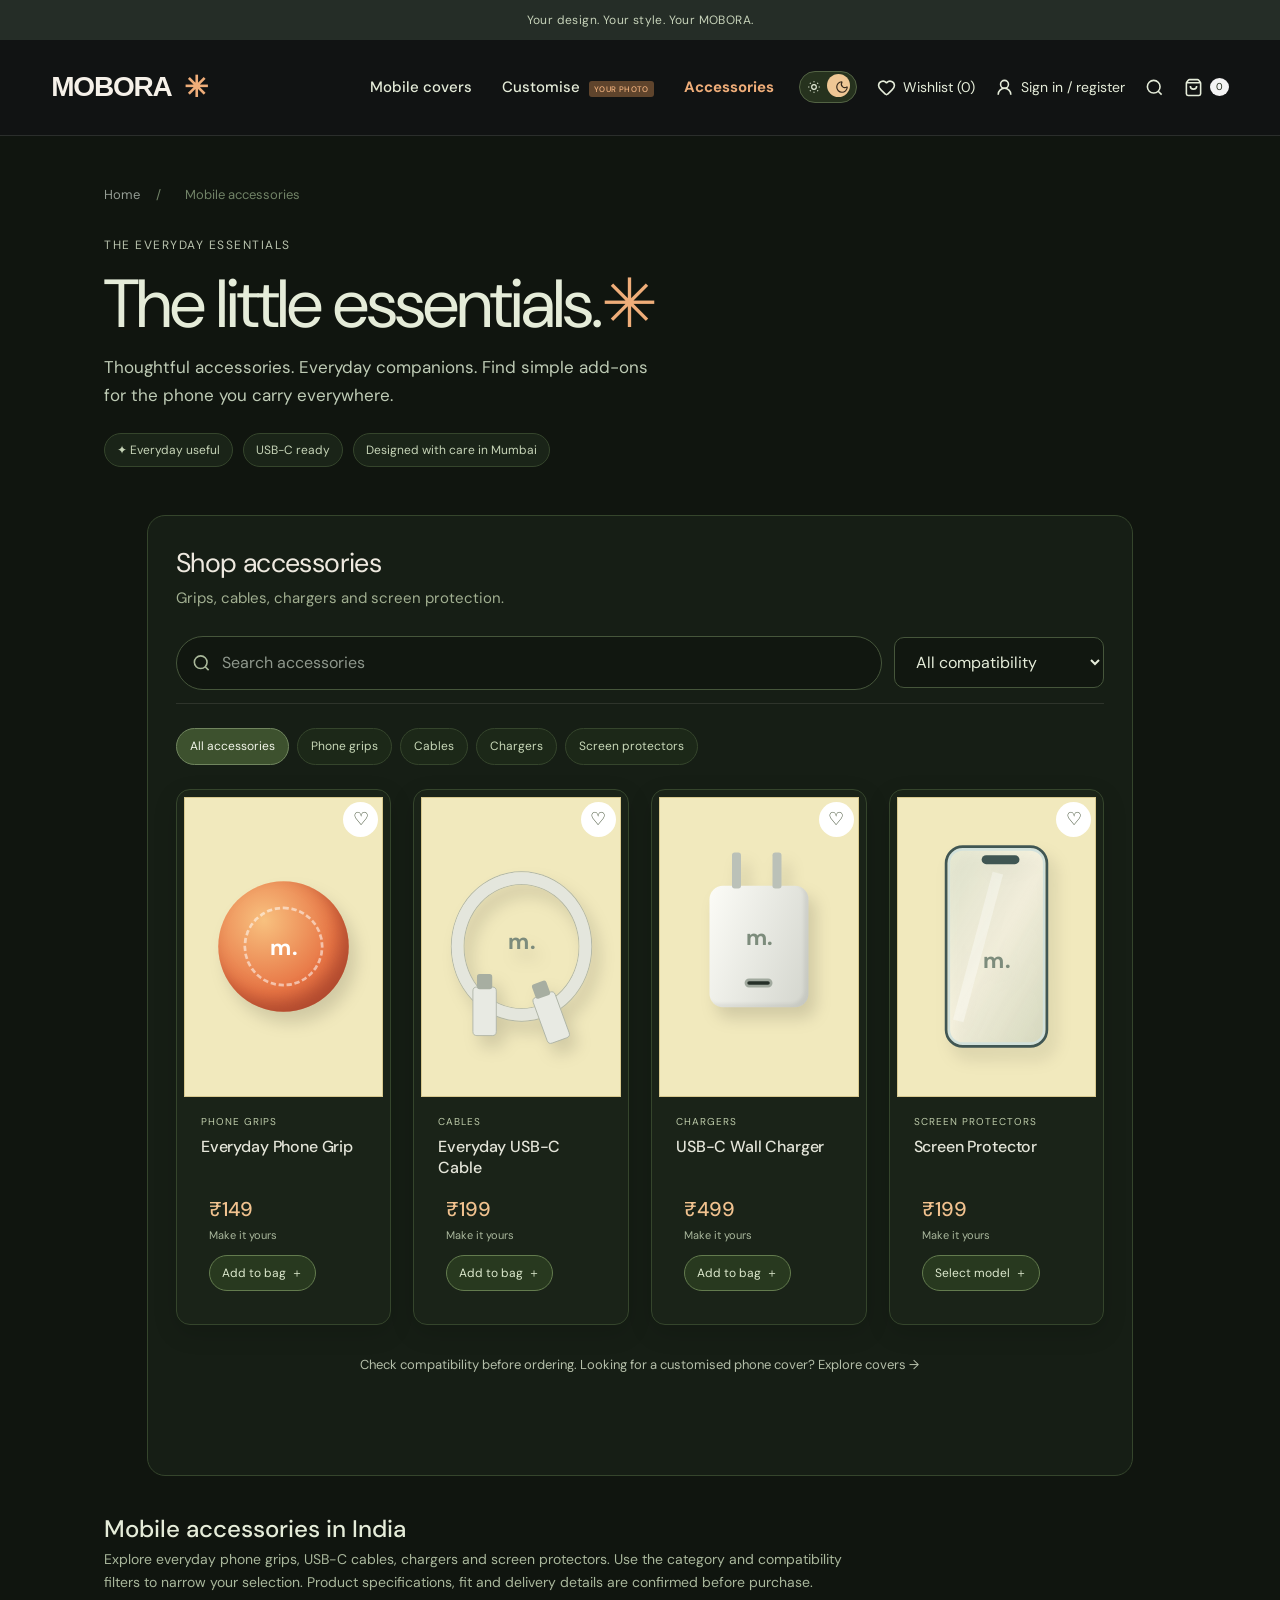
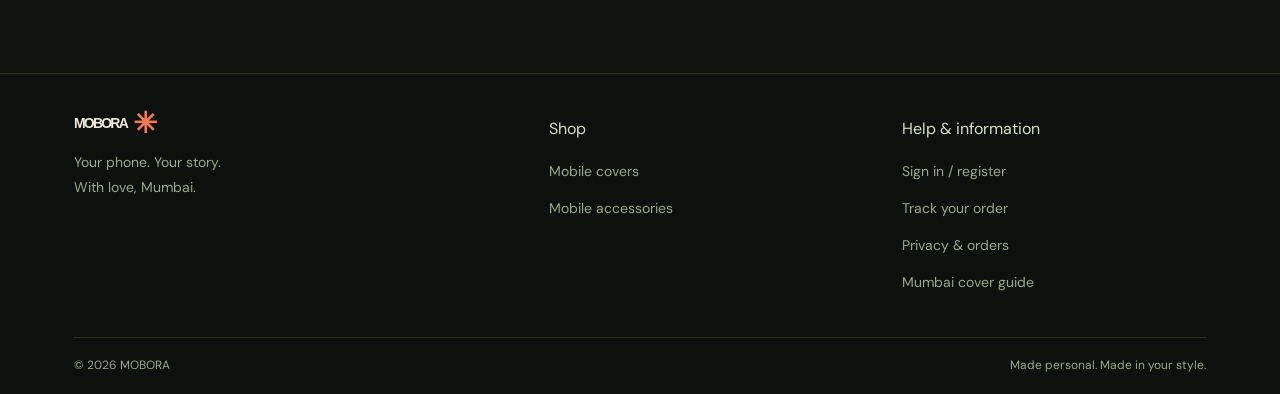
==== accessories.html @ b662f4c4 "Use shared Mobora shell on accessories and wishlist" ====
<!doctype html>
<html lang="en-IN">
<head>
  <meta charset="utf-8">
  <meta name="viewport" content="width=device-width,initial-scale=1">
  <meta name="description" content="Shop phone grips, USB-C cables, chargers and screen protectors from MOBORA for everyday use in India.">
  <link rel="canonical" href="https://mobora-mobile-accessories.vercel.app/accessories">
  <title>Mobile Accessories in India | MOBORA</title>
  <link rel="icon" href="/favicon.svg">
  <link rel="stylesheet" href="/_next/static/css/index.CSG6uvAd.css">
  <link rel="preconnect" href="https://fonts.googleapis.com">
  <link rel="preconnect" href="https://fonts.gstatic.com" crossorigin>
  <link href="https://fonts.googleapis.com/css2?family=DM+Sans:wght@400;500;600;700&display=swap" rel="stylesheet">
  <style>
    :root{--bg:#10150f;--panel:#192117;--line:#35452c;--text:#e5ecd9;--muted:#a9b89a;--accent:#efad79;--green:#c8d9ae}
    *{box-sizing:border-box}html{background:var(--bg);scroll-behavior:smooth}body{margin:0;background:var(--bg);color:var(--text);font:15px/1.6 'DM Sans',Arial,sans-serif}a{color:inherit;text-decoration:none}button,input,select{font:inherit}button{cursor:pointer}
    .accessories-page{min-height:100vh}.announcement{text-align:center;padding:10px 16px;background:#222d20;color:#bdccaa;font-size:12px;letter-spacing:.2px}
    .clean-header{max-width:1200px;margin:auto;padding:24px 5%;display:flex;align-items:center;gap:36px;border-bottom:1px solid var(--line)}.clean-header .logo{font-size:28px;font-weight:800;letter-spacing:-1px;margin-right:auto}.clean-header .logo span{color:var(--accent);margin-left:6px}.clean-header nav{display:flex;gap:28px;align-items:center}.clean-header nav a{color:#d0dcc2}.clean-header nav a.active{color:#f1b57f}.header-actions{display:flex;align-items:center;gap:10px}.header-actions a,.header-actions button{display:inline-flex;align-items:center;justify-content:center;border:1px solid transparent;background:transparent;color:var(--text);min-height:38px;padding:0 10px;border-radius:8px}.header-actions a:hover,.header-actions button:hover{border-color:var(--line);background:#1d271a}.header-actions .bag-count{font-size:11px;background:#eef0df;color:#23301b;border-radius:99px;min-width:20px;height:20px;display:inline-flex;align-items:center;justify-content:center;margin-left:5px}
    .accessories-main{max-width:1200px;margin:auto;padding:48px 5% 80px}.breadcrumbs{color:#a8b99a;font-size:13px;margin-bottom:46px}.breadcrumbs span{margin:0 8px;color:#718367}.collection-eyebrow{letter-spacing:2px;font-size:11px;color:#bdccaa}.accessories-main h1{font-weight:400;font-size:clamp(36px,6vw,68px);line-height:1.05;letter-spacing:-2px;margin:14px 0}.accessories-main h1 span{color:var(--accent)}.intro-lead{max-width:560px;color:#becbb5;font-size:17px;margin:0 0 24px}.collection-pills{display:flex;gap:10px;flex-wrap:wrap}.collection-pills span{border:1px solid var(--line);border-radius:999px;padding:7px 12px;color:#c6d4b7;font-size:12px;background:#1a2418}
    .catalog{margin-top:50px;border:1px solid var(--line);border-radius:18px;background:#161e15;padding:28px}.catalog-heading{display:flex;justify-content:space-between;gap:20px;align-items:end}.catalog-heading h2{font-size:27px;font-weight:500;margin:0}.catalog-heading p{color:var(--muted);margin:4px 0 0}.search-row{display:flex;gap:10px;margin:24px 0 16px}.search-row input,.filter-select{width:100%;border:1px solid #46563b;background:#111710;color:var(--text);border-radius:999px;padding:13px 17px;outline:none}.filter-select{max-width:210px;border-radius:10px}.search-row input:focus,.filter-select:focus{border-color:var(--accent)}.category-nav{display:flex;gap:8px;flex-wrap:wrap;margin:14px 0 24px}.category-nav button{border:1px solid var(--line);background:#1c2818;color:#c8d8b8;border-radius:999px;padding:8px 13px;font-size:12px}.category-nav button.active,.category-nav button:hover{background:#3d512e;color:#f2f5e9;border-color:#70855e}.product-grid{display:grid;grid-template-columns:repeat(4,minmax(0,1fr));gap:18px}.product-card{border:1px solid var(--line);border-radius:14px;background:#1a2318;overflow:hidden;display:flex;flex-direction:column}.product-art{height:290px;background:#f1e9bd;position:relative;display:grid;place-items:center;padding:20px}.product-art .heart{position:absolute;right:12px;top:12px;border:1px solid #e7ead8;background:#fff;color:#344326;width:35px;height:35px;border-radius:50%;font-size:18px}.product-art .heart.saved{background:#3e542f;color:#fff;border-color:#759062}.accessory-art{filter:drop-shadow(8px 12px 9px #0002);position:relative}.accessory-grip{background:radial-gradient(circle at 35% 30%,#f8c17f,#e77444 58%,#c34a2e);border-radius:50%;width:145px;height:145px;box-shadow:inset -10px -12px 18px #7b281d66}.accessory-grip:before{content:"";position:absolute;inset:28px;border:3px dashed #fff8;border-radius:50%}.accessory-grip b{position:absolute;inset:54px 0 auto;text-align:center;color:#fff;font-size:25px}.accessory-cable{border:13px solid #e4e6dd;border-radius:50%;width:155px;height:165px;box-shadow:0 0 0 1px #afb5a7,inset 0 0 0 1px #afb5a7;transform:rotate(-10deg)}.accessory-cable span,.accessory-cable i{background:#e8eae3;border:1px solid #afb5a7;border-radius:5px;width:27px;height:55px;position:absolute;bottom:-30px;left:10px}.accessory-cable i{bottom:-37px;left:84px;transform:rotate(-20deg)}.accessory-cable b,.accessory-charger b,.accessory-glass b{position:absolute;left:0;right:0;text-align:center;color:#7d8c7c;font-weight:700}.accessory-cable b{top:44px}.accessory-charger{background:linear-gradient(110deg,#fcfcf7,#d3d5cd);border-radius:15px;width:110px;height:135px;box-shadow:inset -5px -4px 4px #0001;position:relative;margin-top:35px}.accessory-charger:before,.accessory-charger:after{content:"";background:#bbc1b8;border-radius:3px;width:10px;height:40px;position:absolute;top:-37px;left:25px}.accessory-charger:after{left:70px}.accessory-charger span{background:#263028;border:3px solid #a1a99e;border-radius:5px;width:31px;height:10px;position:absolute;bottom:22px;left:39px}.accessory-charger b{top:38px}.accessory-glass{background:linear-gradient(120deg,#d9e7e77a,#fff8,#b9cfd05c);border:3px solid #405653;border-radius:20px;width:125px;height:240px;box-shadow:inset 0 0 0 3px #d2e1db;position:relative}.accessory-glass:before{content:"";background:#405653;border-radius:8px;width:42px;height:10px;position:absolute;top:8px;left:38px}.accessory-glass span{background:#fff5;width:12px;height:170px;position:absolute;top:25px;left:28px;transform:rotate(15deg)}.accessory-glass b{top:105px}
    .card-body{padding:16px 17px 18px}.kicker{font-size:11px;letter-spacing:1px;color:#bdcba9;text-transform:uppercase}.card-body h3{font-weight:500;font-size:17px;line-height:1.35;margin:8px 0 12px}.card-bottom{display:flex;align-items:center;justify-content:space-between;gap:10px}.price{font-size:20px;color:#f1c28f}.card-bottom button{border:1px solid #637b4e;background:#28391f;color:#dce8cd;border-radius:999px;padding:8px 11px;font-size:12px}.card-bottom button:hover{background:#3e562f}.info{margin-top:34px;color:#a9b79c;font-size:12px}.info a{color:#efbd91}.site-footer{max-width:1200px;margin:auto;padding:28px 5%;border-top:1px solid var(--line);display:flex;justify-content:space-between;gap:20px;color:#9faf91;font-size:12px}.site-footer nav{display:flex;gap:18px}.toast{position:fixed;right:22px;bottom:22px;background:#eeb080;color:#24180f;border-radius:8px;padding:11px 15px;box-shadow:0 8px 30px #0006;opacity:0;transform:translateY(10px);pointer-events:none;transition:.2s}.toast.show{opacity:1;transform:none}
    @media(max-width:820px){.clean-header{gap:16px;padding:20px 5%;flex-wrap:wrap}.clean-header .logo{width:100%;margin-right:0}.clean-header nav{order:3;width:100%;justify-content:center;gap:24px}.header-actions{position:absolute;right:5%;top:56px}.product-grid{grid-template-columns:repeat(2,minmax(0,1fr))}.catalog-heading{align-items:start;flex-direction:column}.search-row{flex-direction:column}.filter-select{max-width:none}.product-art{height:250px}}
    @media(max-width:520px){.accessories-main{padding-top:30px}.accessories-main h1{font-size:42px}.intro-lead{font-size:14px}.catalog{padding:16px;border-radius:14px}.catalog-heading h2{font-size:22px}.product-grid{gap:10px}.product-art{height:210px;padding:12px}.card-body{padding:12px}.card-body h3{font-size:14px}.price{font-size:17px}.card-bottom{align-items:flex-start;flex-direction:column}.card-bottom button{width:100%}.site-footer{display:block}.site-footer nav{margin-top:10px;flex-wrap:wrap}.header-actions{top:55px}.clean-header{padding-bottom:74px}}
    /* Match the mobile-cover storefront header and product cards. */
    .clean-store{min-height:100vh;background:var(--bg);color:var(--text)}
    .clean-header{max-width:1440px;min-height:85px;padding:21px 5%;gap:30px;border-bottom:1px solid #f0f0f01c}
    .clean-header .logo{font-size:28px;letter-spacing:-1.2px;margin-right:auto}
    .clean-header nav{gap:30px;font-size:12px}
    .clean-header nav a,.clean-header nav button{color:var(--text);background:none;border:0;padding:0}
    .clean-header nav a.active,.clean-header nav a.nav-active{color:#efad79;font-weight:700}
    .clean-header .header-actions{gap:20px}
    .clean-header .header-actions>a,.clean-header .header-actions>button{border:0;background:transparent;color:var(--text);min-height:32px;padding:0;display:inline-flex;align-items:center;gap:7px}
    .clean-header .header-actions svg{width:19px;height:19px;display:block}
    .clean-header .header-actions>a:hover,.clean-header .header-actions>button:hover{background:transparent;border-color:transparent;color:#efad79}
    .clean-header .theme-toggle{width:58px;height:30px;padding:0 7px!important;border:1px solid #536344!important;background:#26321e!important;border-radius:999px!important;justify-content:space-between;position:relative}
    .clean-header .theme-toggle-thumb{width:23px;height:23px;border-radius:50%;background:#efc795;display:block;position:absolute;right:3px;top:2px}
    .clean-header .theme-toggle svg{position:relative;z-index:1;width:14px;height:14px}
    .clean-header .bag-button span{background:#f4f4f4;color:#26301f;border-radius:50%;font-size:10px;min-width:18px;height:18px;display:inline-flex;align-items:center;justify-content:center}
    .clean-header .nav-label{background:#5f442c;color:#f2b27e;border-radius:3px;font-size:8px;padding:3px 5px;letter-spacing:.4px}
    .clean-intro{max-width:1200px;margin:auto;padding:48px 5% 0}
    .clean-store .clean-catalog{max-width:1200px;margin:48px auto 0;padding:28px 28px 70px!important;border:1px solid var(--line);border-radius:18px;background:#161e15}
    .clean-catalog .product-grid{grid-template-columns:repeat(4,minmax(0,1fr));gap:22px}
    .clean-catalog .product{border:1px solid var(--line);border-radius:14px;background:#1a2318;overflow:hidden;position:relative;display:flex;flex-direction:column}
    .clean-catalog .product-art{height:300px;border-radius:0;background:#f1e9bd;display:grid;place-items:center;position:relative;overflow:hidden;padding:20px}
    .clean-catalog .product-art .accessory-art{margin:0;transform:scale(.9)}
    .clean-catalog .product-kicker{font-size:10px;letter-spacing:1px;color:#bdcba9;text-transform:uppercase;margin:17px 17px 7px}
    .clean-catalog .product-title{padding:0 17px;min-height:45px;display:flex;align-items:flex-start}
    .clean-catalog .product-title h3{font-size:16px;line-height:1.3;font-weight:500;margin:0}
    .clean-catalog .clean-product-bottom{padding:11px 17px 18px;display:flex;align-items:flex-end;justify-content:space-between;gap:12px;margin-top:auto}
    .clean-catalog .clean-product-bottom>span{font-size:20px;color:#f1c28f;line-height:1.05}
    .clean-catalog .clean-product-bottom small{display:block;color:#a9b79c;font-size:11px;margin-top:7px}
    .clean-catalog .clean-product-bottom button{border:1px solid #637b4e;background:#28391f;color:#dce8cd;border-radius:999px;padding:8px 12px;font-size:12px;white-space:nowrap}
    .clean-catalog .clean-product-bottom button:hover{background:#3e562f}
    .clean-catalog .heart-button{position:absolute;right:12px;top:12px;z-index:2;border:0;background:#fff;color:#344326;width:35px;height:35px;border-radius:50%;font-size:18px;line-height:35px;padding:0}
    .clean-catalog .heart-button.saved{background:#e7b08a;color:#8b3b21}
    .clean-catalog .accessory-product-art{min-height:300px}
    .clean-toolbar{display:flex;align-items:center;gap:12px;margin:18px 0 24px}
    .clean-toolbar .search-row{display:block;flex:1 1 0;min-width:0;width:auto;margin:0}
    .clean-toolbar .filter-select{flex:0 0 210px;width:210px;max-width:none}
    .search-row .search-field{position:relative;display:block;width:100%}
    .search-row .search-field svg{position:absolute;left:16px;top:50%;transform:translateY(-50%);color:#a9b89a}
    .search-row .search-field input{padding-left:45px}
    @media(max-width:900px){.clean-catalog .product-grid{grid-template-columns:repeat(3,minmax(0,1fr))}.clean-header .header-actions{gap:13px}.clean-header .header-actions>a span{display:none}}
    @media(max-width:700px){.clean-header{padding:18px 5%;min-height:110px;flex-wrap:wrap}.clean-header .logo{width:auto;margin-right:auto}.clean-header nav{order:3;width:100%;justify-content:flex-start;gap:22px}.clean-header .header-actions{position:static}.clean-store .clean-catalog{padding:24px 16px 40px!important}.clean-toolbar{flex-direction:column;align-items:stretch}.clean-toolbar .search-row{width:100%;flex-basis:auto}.clean-toolbar .filter-select{width:100%;flex-basis:auto}.clean-catalog .product-grid{grid-template-columns:repeat(2,minmax(0,1fr));gap:16px 12px}.clean-catalog .product-art{height:240px}.clean-catalog .accessory-product-art{min-height:240px}.clean-catalog .product-kicker{margin:13px 12px 6px;font-size:9px}.clean-catalog .product-title{padding:0 12px}.clean-catalog .product-title h3{font-size:14px}.clean-catalog .clean-product-bottom{padding:10px 12px 14px}.clean-catalog .clean-product-bottom>span{font-size:18px}.clean-catalog .clean-product-bottom button{padding:7px 10px;font-size:11px}.clean-catalog .heart-button{right:9px;top:9px}}
  </style>
</head>
<body>
<div class="clean-store accessories-page">
  <div class="announcement">Your design. Your style. Your MOBORA.</div>
  <header class="clean-header">
    <a class="logo" href="/" aria-label="MOBORA home">MOBORA<span>✳</span></a>
    <nav aria-label="Main navigation">
      <a href="/mobile-cover">Mobile covers</a>
      <button id="customiseButton" type="button">Customise <span class="nav-label">YOUR PHOTO</span></button>
      <a class="nav-active" href="/accessories">Accessories</a>
    </nav>
    <div class="header-actions">
      <button class="theme-toggle" id="themeToggle" type="button" role="switch" aria-label="Dark theme" aria-checked="true" title="Switch theme"><span class="theme-toggle-thumb"></span><svg class="theme-sun" viewBox="0 0 24 24" fill="none" stroke="currentColor" stroke-width="2" aria-hidden="true"><circle cx="12" cy="12" r="4"></circle><path d="M12 2v2M12 20v2M4.93 4.93l1.41 1.41M17.66 17.66l1.41 1.41M2 12h2M20 12h2M6.34 17.66l-1.41 1.41M19.07 4.93l-1.41 1.41"></path></svg><svg class="theme-moon" viewBox="0 0 24 24" fill="none" stroke="currentColor" stroke-width="2" aria-hidden="true"><path d="M20.985 12.486a9 9 0 1 1-9.473-9.472c.405-.022.617.46.402.803a6 6 0 0 0 8.268 8.268c.344-.215.825-.004.803.401"></path></svg></button>
      <a class="wishlist-link" href="/wishlist" aria-label="Wishlist"><svg viewBox="0 0 24 24" fill="none" stroke="currentColor" stroke-width="2" aria-hidden="true"><path d="M2 9.5a5.5 5.5 0 0 1 9.591-3.676.56.56 0 0 0 .818 0A5.49 5.49 0 0 1 22 9.5c0 2.29-1.5 4-3 5.5l-5.492 5.313a2 2 0 0 1-3 .019L5 15c-1.5-1.5-3-3.2-3-5.5"></path></svg><span>Wishlist (<span id="wishCount">0</span>)</span></a>
      <a class="account-link" href="/account" aria-label="Sign in / register"><svg viewBox="0 0 24 24" fill="none" stroke="currentColor" stroke-width="2" aria-hidden="true"><circle cx="12" cy="8" r="5"></circle><path d="M20 21a8 8 0 0 0-16 0"></path></svg><span>Sign in / register</span></a>
      <button id="searchToggle" type="button" aria-label="Search products"><svg viewBox="0 0 24 24" fill="none" stroke="currentColor" stroke-width="2" aria-hidden="true"><path d="m21 21-4.34-4.34"></path><circle cx="11" cy="11" r="8"></circle></svg></button>
      <button class="bag-button" id="bagButton" type="button" aria-label="Open bag, 0 items"><svg viewBox="0 0 24 24" fill="none" stroke="currentColor" stroke-width="2" aria-hidden="true"><path d="M16 10a4 4 0 0 1-8 0M3.103 6.034h17.794M3.4 5.467a2 2 0 0 0-.4 1.2V20a2 2 0 0 0 2 2h14a2 2 0 0 0 2-2V6.667a2 2 0 0 0-.4-1.2l-2-2.667A2 2 0 0 0 17 2H7a2 2 0 0 0-1.6.8z"></path></svg><span id="bagCount">0</span></button>
    </div>
  </header>
  <main id="main" class="accessories-main">
    <div class="breadcrumbs"><a href="/">Home</a><span>/</span><span>Mobile accessories</span></div>
    <p class="collection-eyebrow">THE EVERYDAY ESSENTIALS</p>
    <h1>The little essentials.<span>✳</span></h1>
    <p class="intro-lead">Thoughtful accessories. Everyday companions. Find simple add-ons for the phone you carry everywhere.</p>
    <div class="collection-pills"><span>✦ Everyday useful</span><span>USB-C ready</span><span>Designed with care in Mumbai</span></div>
    <section class="clean-catalog catalog" id="shop" aria-labelledby="shop-heading">
      <div class="catalog-heading"><div><h2 id="shop-heading">Shop accessories</h2><p>Grips, cables, chargers and screen protection.</p></div></div>
      <div class="clean-toolbar"><div class="search-row"><label class="search-field"><svg viewBox="0 0 24 24" width="19" height="19" fill="none" stroke="currentColor" stroke-width="2" aria-hidden="true"><path d="m21 21-4.34-4.34"></path><circle cx="11" cy="11" r="8"></circle></svg><input id="search" type="search" placeholder="Search accessories" aria-label="Search accessories"></label></div><select id="compatibility" class="filter-select" aria-label="Filter by compatibility"><option>All compatibility</option><option>General use</option><option>USB-C devices</option><option>Model-specific</option></select></div>
      <div class="category-nav" aria-label="Accessory categories"><button class="active" data-category="All accessories">All accessories</button><button data-category="Phone grips">Phone grips</button><button data-category="Cables">Cables</button><button data-category="Chargers">Chargers</button><button data-category="Screen protectors">Screen protectors</button></div>
      <div class="product-grid" id="products"></div>
      <p class="price-note">Check compatibility before ordering. <a href="/mobile-cover">Looking for a customised phone cover? Explore covers →</a></p>
    </section>
    <section class="info" style="font-size:14px;max-width:760px"><h2 style="color:var(--text);font-size:24px;font-weight:500">Mobile accessories in India</h2><p>Explore everyday phone grips, USB-C cables, chargers and screen protectors. Use the category and compatibility filters to narrow your selection. Product specifications, fit and delivery details are confirmed before purchase.</p></section>
  </main>
  <footer class="clean-footer"><div class="clean-footer-inner"><div><a class="logo" href="/">MOBORA<span>✳</span></a><p>Your phone. Your story.<br>With love, Mumbai.</p></div><div><h3>Shop</h3><a href="/mobile-cover">Mobile covers</a><a href="/accessories">Mobile accessories</a></div><div><h3>Help &amp; information</h3><a href="/account">Sign in / register</a><a href="/orders">Track your order</a><a href="/privacy">Privacy &amp; orders</a><a href="/custom-phone-covers-mumbai">Mumbai cover guide</a></div></div><div class="clean-footer-bottom"><span>© 2026 MOBORA</span><span>Made personal. Made in your style.</span></div></footer>
</div>
<div class="toast" id="toast" role="status"></div>
<script>
  const items=[
    {id:'grip',name:'Everyday Phone Grip',category:'Phone grips',compat:'General use',price:149,art:'grip'},
    {id:'cable',name:'Everyday USB-C Cable',category:'Cables',compat:'USB-C devices',price:199,art:'cable'},
    {id:'charger',name:'USB-C Wall Charger',category:'Chargers',compat:'USB-C devices',price:499,art:'charger'},
    {id:'glass',name:'Screen Protector',category:'Screen protectors',compat:'Model-specific',price:199,art:'glass'}
  ];
  const read=(key,fallback)=>{try{return JSON.parse(localStorage.getItem(key)||JSON.stringify(fallback))}catch{return fallback}};
  const write=(key,value)=>localStorage.setItem(key,JSON.stringify(value));
  let wishlist=new Set(read('mobora-wishlist',[]));
  let bag=read('mobora-bag',[]); if(!Array.isArray(bag))bag=[];
  const $=s=>document.querySelector(s), toast=$('#toast'); let toastTimer;
  function showToast(message){toast.textContent=message;toast.classList.add('show');clearTimeout(toastTimer);toastTimer=setTimeout(()=>toast.classList.remove('show'),1800)}
  function updateBag(){ const count=bag.reduce((n,x)=>n+(Number(x.quantity)||1),0); $('#bagCount').textContent=count; $('#bagButton').setAttribute('aria-label','Open bag, '+count+' items'); }
  function updateWishlist(){ $('#wishCount').textContent=wishlist.size; }
  function render(){
    const query=$('#search').value.trim().toLowerCase(),compat=$('#compatibility').value,active=$('.category-nav button.active')?.dataset.category||'All accessories';
    const visible=items.filter(p=>(active==='All accessories'||p.category===active)&&(compat==='All compatibility'||p.compat===compat)&&p.name.toLowerCase().includes(query));
    $('#products').innerHTML=visible.map(p=>`<article class="product"><button class="heart-button ${wishlist.has(p.id)?'saved':''}" data-wish="${p.id}" aria-label="${wishlist.has(p.id)?'Remove from':'Add to'} wishlist: ${p.name}">${wishlist.has(p.id)?'♥':'♡'}</button><div class="product-art accessory-product-art"><div class="accessory-art accessory-${p.art}"><span></span><i></i><b>m.</b></div></div><p class="product-kicker">${p.category}</p><div class="product-title"><h3><a href="#shop">${p.name}</a></h3></div><div class="clean-product-bottom"><span>₹${p.price}<small>Make it yours</small></span><button data-add="${p.id}">${p.id==='glass'?'Select model':'Add to bag'} <span>＋</span></button></div></article>`).join('')||'<p class="info">No accessories match those filters.</p>';
    document.querySelectorAll('[data-wish]').forEach(btn=>btn.onclick=()=>{const id=btn.dataset.wish;if(wishlist.has(id))wishlist.delete(id);else wishlist.add(id);write('mobora-wishlist',[...wishlist]);updateWishlist();render();showToast(wishlist.has(id)?'Saved to wishlist':'Removed from wishlist')});
    document.querySelectorAll('[data-add]').forEach(btn=>btn.onclick=()=>{const p=items.find(x=>x.id===btn.dataset.add);if(p.id==='glass'){showToast('Select your phone model on the cover page');location.href='/mobile-cover';return}const existing=bag.find(x=>x.id===p.id);if(existing)existing.quantity=(Number(existing.quantity)||1)+1;else bag.push({id:p.id,name:p.name,model:'Universal',price:p.price,quantity:1});write('mobora-bag',bag);updateBag();showToast(p.name+' added to bag')});
  }
  document.querySelectorAll('[data-category]').forEach(btn=>btn.onclick=()=>{document.querySelectorAll('[data-category]').forEach(x=>x.classList.remove('active'));btn.classList.add('active');render()});
  $('#search').oninput=render; $('#compatibility').onchange=render; $('#bagButton').onclick=()=>location.href='/checkout';
  $('#customiseButton').onclick=()=>location.href='/mobile-cover';
  $('#searchToggle').onclick=()=>{ $('#search').focus(); $('#shop').scrollIntoView({behavior:'smooth',block:'start'}); };
  const savedTheme=localStorage.getItem('mobora-theme')||'dark'; document.documentElement.setAttribute('data-theme',savedTheme); $('#themeToggle').setAttribute('aria-checked',savedTheme==='dark'?'true':'false');
  $('#themeToggle').onclick=()=>{const next=document.documentElement.getAttribute('data-theme')==='dark'?'light':'dark';document.documentElement.setAttribute('data-theme',next);localStorage.setItem('mobora-theme',next);$('#themeToggle').setAttribute('aria-checked',next==='dark'?'true':'false')};
  updateWishlist(); updateBag(); render();
</script>
</body>
</html>
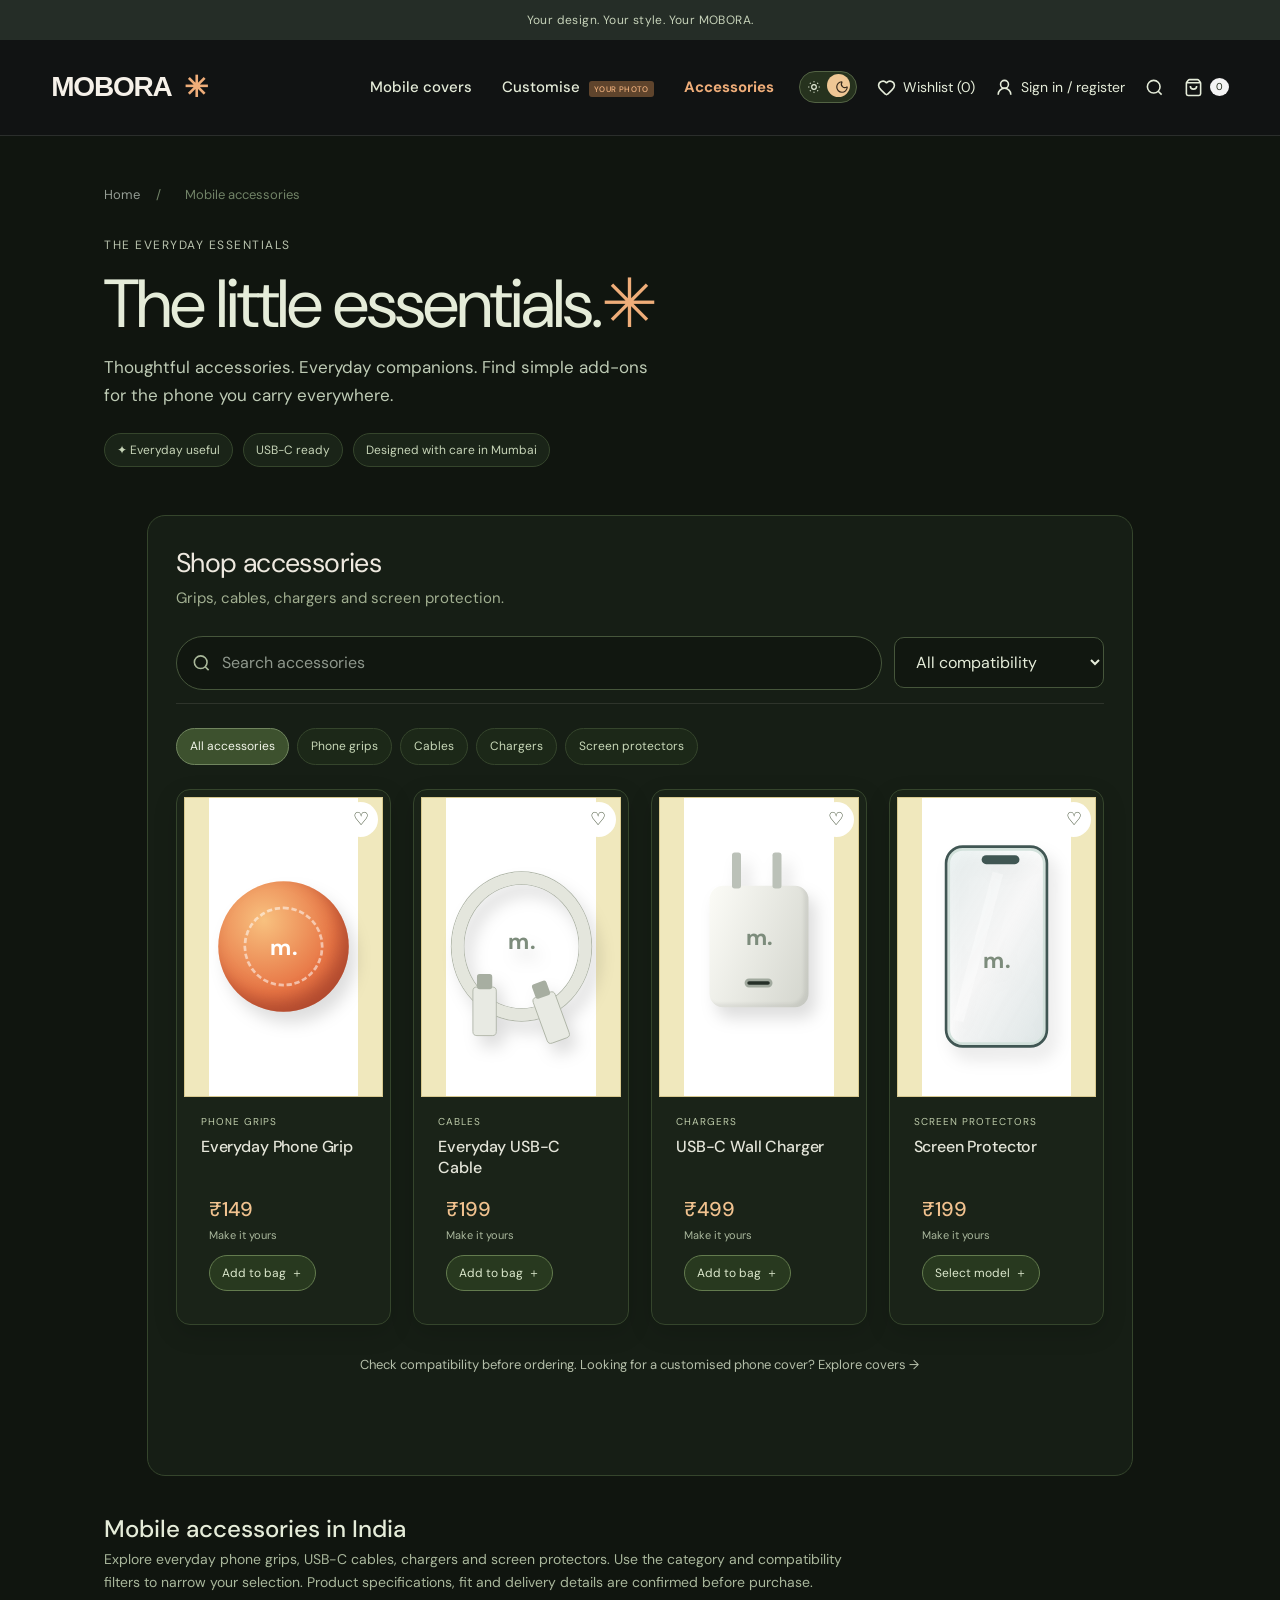
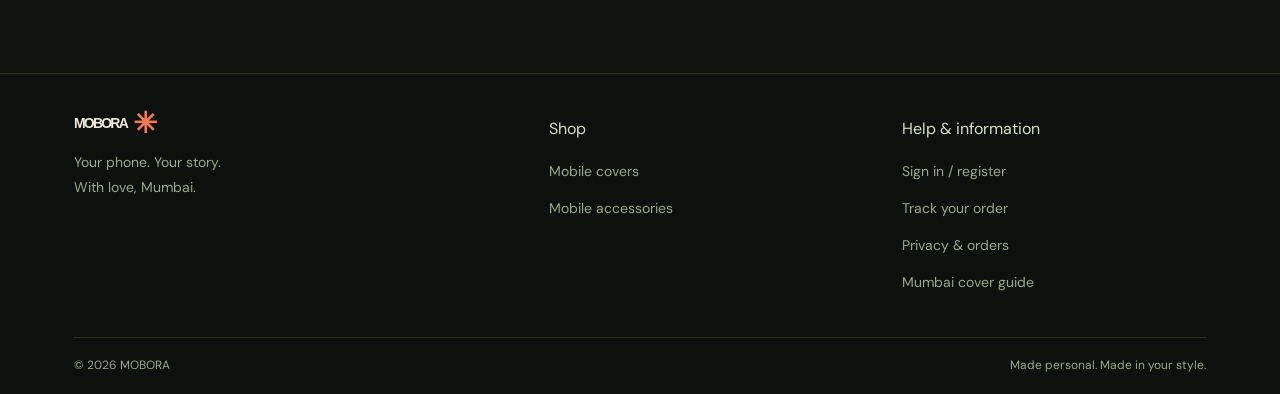
==== commit 2dc409c7: "Match accessory artwork to cream and white cover cards" ====
--- a/accessories.html
+++ b/accessories.html
@@ -41,7 +41,7 @@
     .clean-store .clean-catalog{max-width:1200px;margin:48px auto 0;padding:28px 28px 70px!important;border:1px solid var(--line);border-radius:18px;background:#161e15}
     .clean-catalog .product-grid{grid-template-columns:repeat(4,minmax(0,1fr));gap:22px}
     .clean-catalog .product{border:1px solid var(--line);border-radius:14px;background:#1a2318;overflow:hidden;position:relative;display:flex;flex-direction:column}
-    .clean-catalog .product-art{height:300px;border-radius:0;background:#f1e9bd;display:grid;place-items:center;position:relative;overflow:hidden;padding:20px}
+    .clean-catalog .product-art{height:300px;border-radius:0;background:linear-gradient(90deg,#f0e8bd 0 12%,#fff 12% 88%,#f0e8bd 88%);display:grid;place-items:center;position:relative;overflow:hidden;padding:20px}
     .clean-catalog .product-art .accessory-art{margin:0;transform:scale(.9)}
     .clean-catalog .product-kicker{font-size:10px;letter-spacing:1px;color:#bdcba9;text-transform:uppercase;margin:17px 17px 7px}
     .clean-catalog .product-title{padding:0 17px;min-height:45px;display:flex;align-items:flex-start}
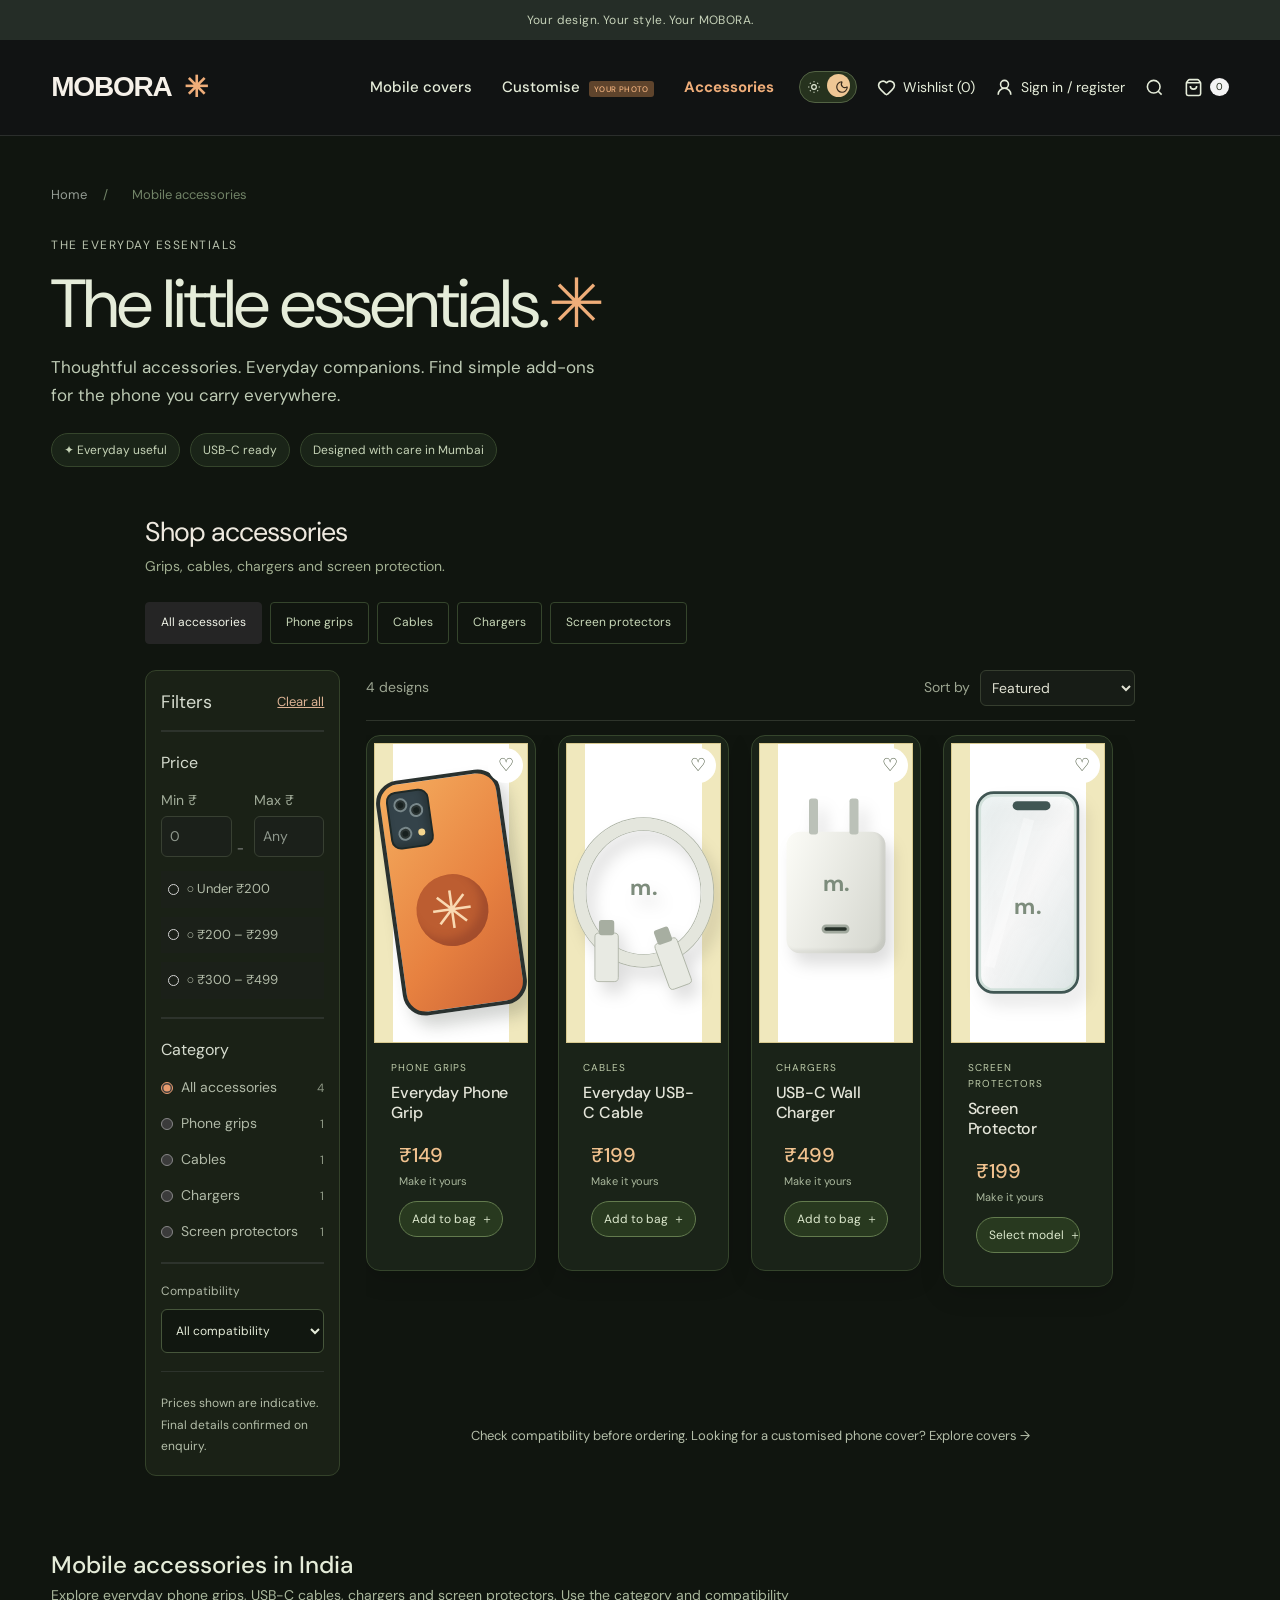
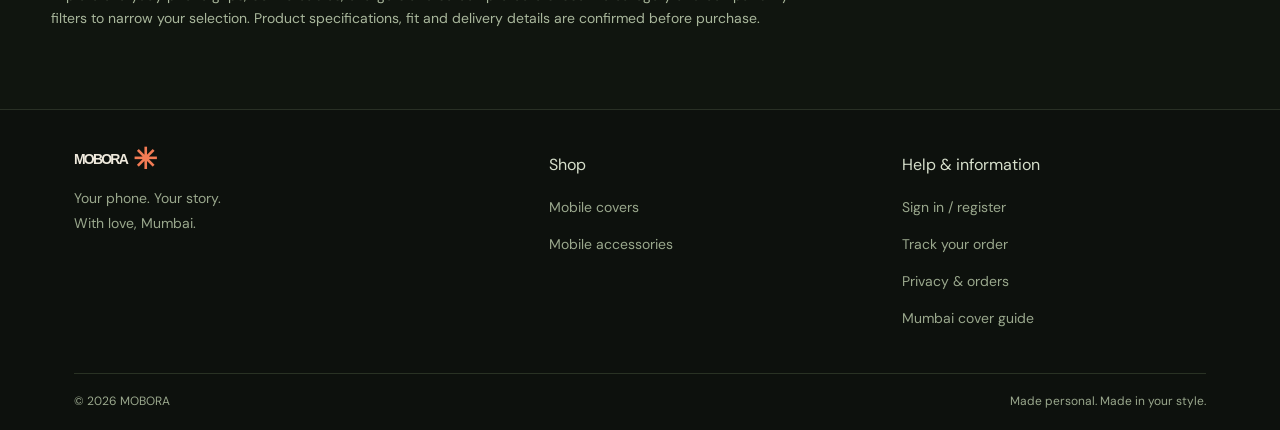
==== commit 3d55d044: "Restore original accessories catalog layout and artwork" ====
--- a/accessories.html
+++ b/accessories.html
@@ -18,7 +18,7 @@
     .clean-header{max-width:1200px;margin:auto;padding:24px 5%;display:flex;align-items:center;gap:36px;border-bottom:1px solid var(--line)}.clean-header .logo{font-size:28px;font-weight:800;letter-spacing:-1px;margin-right:auto}.clean-header .logo span{color:var(--accent);margin-left:6px}.clean-header nav{display:flex;gap:28px;align-items:center}.clean-header nav a{color:#d0dcc2}.clean-header nav a.active{color:#f1b57f}.header-actions{display:flex;align-items:center;gap:10px}.header-actions a,.header-actions button{display:inline-flex;align-items:center;justify-content:center;border:1px solid transparent;background:transparent;color:var(--text);min-height:38px;padding:0 10px;border-radius:8px}.header-actions a:hover,.header-actions button:hover{border-color:var(--line);background:#1d271a}.header-actions .bag-count{font-size:11px;background:#eef0df;color:#23301b;border-radius:99px;min-width:20px;height:20px;display:inline-flex;align-items:center;justify-content:center;margin-left:5px}
     .accessories-main{max-width:1200px;margin:auto;padding:48px 5% 80px}.breadcrumbs{color:#a8b99a;font-size:13px;margin-bottom:46px}.breadcrumbs span{margin:0 8px;color:#718367}.collection-eyebrow{letter-spacing:2px;font-size:11px;color:#bdccaa}.accessories-main h1{font-weight:400;font-size:clamp(36px,6vw,68px);line-height:1.05;letter-spacing:-2px;margin:14px 0}.accessories-main h1 span{color:var(--accent)}.intro-lead{max-width:560px;color:#becbb5;font-size:17px;margin:0 0 24px}.collection-pills{display:flex;gap:10px;flex-wrap:wrap}.collection-pills span{border:1px solid var(--line);border-radius:999px;padding:7px 12px;color:#c6d4b7;font-size:12px;background:#1a2418}
     .catalog{margin-top:50px;border:1px solid var(--line);border-radius:18px;background:#161e15;padding:28px}.catalog-heading{display:flex;justify-content:space-between;gap:20px;align-items:end}.catalog-heading h2{font-size:27px;font-weight:500;margin:0}.catalog-heading p{color:var(--muted);margin:4px 0 0}.search-row{display:flex;gap:10px;margin:24px 0 16px}.search-row input,.filter-select{width:100%;border:1px solid #46563b;background:#111710;color:var(--text);border-radius:999px;padding:13px 17px;outline:none}.filter-select{max-width:210px;border-radius:10px}.search-row input:focus,.filter-select:focus{border-color:var(--accent)}.category-nav{display:flex;gap:8px;flex-wrap:wrap;margin:14px 0 24px}.category-nav button{border:1px solid var(--line);background:#1c2818;color:#c8d8b8;border-radius:999px;padding:8px 13px;font-size:12px}.category-nav button.active,.category-nav button:hover{background:#3d512e;color:#f2f5e9;border-color:#70855e}.product-grid{display:grid;grid-template-columns:repeat(4,minmax(0,1fr));gap:18px}.product-card{border:1px solid var(--line);border-radius:14px;background:#1a2318;overflow:hidden;display:flex;flex-direction:column}.product-art{height:290px;background:#f1e9bd;position:relative;display:grid;place-items:center;padding:20px}.product-art .heart{position:absolute;right:12px;top:12px;border:1px solid #e7ead8;background:#fff;color:#344326;width:35px;height:35px;border-radius:50%;font-size:18px}.product-art .heart.saved{background:#3e542f;color:#fff;border-color:#759062}.accessory-art{filter:drop-shadow(8px 12px 9px #0002);position:relative}.accessory-grip{background:radial-gradient(circle at 35% 30%,#f8c17f,#e77444 58%,#c34a2e);border-radius:50%;width:145px;height:145px;box-shadow:inset -10px -12px 18px #7b281d66}.accessory-grip:before{content:"";position:absolute;inset:28px;border:3px dashed #fff8;border-radius:50%}.accessory-grip b{position:absolute;inset:54px 0 auto;text-align:center;color:#fff;font-size:25px}.accessory-cable{border:13px solid #e4e6dd;border-radius:50%;width:155px;height:165px;box-shadow:0 0 0 1px #afb5a7,inset 0 0 0 1px #afb5a7;transform:rotate(-10deg)}.accessory-cable span,.accessory-cable i{background:#e8eae3;border:1px solid #afb5a7;border-radius:5px;width:27px;height:55px;position:absolute;bottom:-30px;left:10px}.accessory-cable i{bottom:-37px;left:84px;transform:rotate(-20deg)}.accessory-cable b,.accessory-charger b,.accessory-glass b{position:absolute;left:0;right:0;text-align:center;color:#7d8c7c;font-weight:700}.accessory-cable b{top:44px}.accessory-charger{background:linear-gradient(110deg,#fcfcf7,#d3d5cd);border-radius:15px;width:110px;height:135px;box-shadow:inset -5px -4px 4px #0001;position:relative;margin-top:35px}.accessory-charger:before,.accessory-charger:after{content:"";background:#bbc1b8;border-radius:3px;width:10px;height:40px;position:absolute;top:-37px;left:25px}.accessory-charger:after{left:70px}.accessory-charger span{background:#263028;border:3px solid #a1a99e;border-radius:5px;width:31px;height:10px;position:absolute;bottom:22px;left:39px}.accessory-charger b{top:38px}.accessory-glass{background:linear-gradient(120deg,#d9e7e77a,#fff8,#b9cfd05c);border:3px solid #405653;border-radius:20px;width:125px;height:240px;box-shadow:inset 0 0 0 3px #d2e1db;position:relative}.accessory-glass:before{content:"";background:#405653;border-radius:8px;width:42px;height:10px;position:absolute;top:8px;left:38px}.accessory-glass span{background:#fff5;width:12px;height:170px;position:absolute;top:25px;left:28px;transform:rotate(15deg)}.accessory-glass b{top:105px}
-    .card-body{padding:16px 17px 18px}.kicker{font-size:11px;letter-spacing:1px;color:#bdcba9;text-transform:uppercase}.card-body h3{font-weight:500;font-size:17px;line-height:1.35;margin:8px 0 12px}.card-bottom{display:flex;align-items:center;justify-content:space-between;gap:10px}.price{font-size:20px;color:#f1c28f}.card-bottom button{border:1px solid #637b4e;background:#28391f;color:#dce8cd;border-radius:999px;padding:8px 11px;font-size:12px}.card-bottom button:hover{background:#3e562f}.info{margin-top:34px;color:#a9b79c;font-size:12px}.info a{color:#efbd91}.site-footer{max-width:1200px;margin:auto;padding:28px 5%;border-top:1px solid var(--line);display:flex;justify-content:space-between;gap:20px;color:#9faf91;font-size:12px}.site-footer nav{display:flex;gap:18px}.toast{position:fixed;right:22px;bottom:22px;background:#eeb080;color:#24180f;border-radius:8px;padding:11px 15px;box-shadow:0 8px 30px #0006;opacity:0;transform:translateY(10px);pointer-events:none;transition:.2s}.toast.show{opacity:1;transform:none}
+    .card-body{padding:16px 17px 18px}.kicker{font-size:11px;letter-spacing:1px;color:#bdcba9;text-transform:uppercase}.card-body h3{font-weight:500;font-size:17px;line-height:1.35;margin:8px 0 12px}.card-bottom{display:flex;align-items:center;justify-content:space-between;gap:10px}.price{font-size:20px;color:#f1c28f}.card-bottom button{border:1px solid #637b4e;background:#28391f;color:#dce8cd;border-radius:999px;padding:8px 11px;font-size:12px}.card-bottom button:hover{background:#3e562f}.info{margin-top:34px;color:#a9b79c;font-size:12px}.info a{color:#efbd91}.site-footer{max-width:1200px;margin:auto;padding:28px 5%;border-top:1px solid var(--line);display:flex;justify-content:space-between;gap:20px;color:#9faf91;font-size:12px}.site-footer nav{display:flex;gap:18px}.toast{position:fixed;right:22px;bottom:22px;max-width:calc(100vw - 44px);white-space:normal;overflow-wrap:anywhere;text-align:center;line-height:1.35;background:#eeb080;color:#24180f;border-radius:8px;padding:11px 15px;box-shadow:0 8px 30px #0006;opacity:0;transform:translateY(10px);pointer-events:none;transition:.2s}.toast.show{opacity:1;transform:none}
     @media(max-width:820px){.clean-header{gap:16px;padding:20px 5%;flex-wrap:wrap}.clean-header .logo{width:100%;margin-right:0}.clean-header nav{order:3;width:100%;justify-content:center;gap:24px}.header-actions{position:absolute;right:5%;top:56px}.product-grid{grid-template-columns:repeat(2,minmax(0,1fr))}.catalog-heading{align-items:start;flex-direction:column}.search-row{flex-direction:column}.filter-select{max-width:none}.product-art{height:250px}}
     @media(max-width:520px){.accessories-main{padding-top:30px}.accessories-main h1{font-size:42px}.intro-lead{font-size:14px}.catalog{padding:16px;border-radius:14px}.catalog-heading h2{font-size:22px}.product-grid{gap:10px}.product-art{height:210px;padding:12px}.card-body{padding:12px}.card-body h3{font-size:14px}.price{font-size:17px}.card-bottom{align-items:flex-start;flex-direction:column}.card-bottom button{width:100%}.site-footer{display:block}.site-footer nav{margin-top:10px;flex-wrap:wrap}.header-actions{top:55px}.clean-header{padding-bottom:74px}}
     /* Match the mobile-cover storefront header and product cards. */
@@ -61,7 +61,53 @@
     .search-row .search-field svg{position:absolute;left:16px;top:50%;transform:translateY(-50%);color:#a9b89a}
     .search-row .search-field input{padding-left:45px}
     @media(max-width:900px){.clean-catalog .product-grid{grid-template-columns:repeat(3,minmax(0,1fr))}.clean-header .header-actions{gap:13px}.clean-header .header-actions>a span{display:none}}
-    @media(max-width:700px){.clean-header{padding:18px 5%;min-height:110px;flex-wrap:wrap}.clean-header .logo{width:auto;margin-right:auto}.clean-header nav{order:3;width:100%;justify-content:flex-start;gap:22px}.clean-header .header-actions{position:static}.clean-store .clean-catalog{padding:24px 16px 40px!important}.clean-toolbar{flex-direction:column;align-items:stretch}.clean-toolbar .search-row{width:100%;flex-basis:auto}.clean-toolbar .filter-select{width:100%;flex-basis:auto}.clean-catalog .product-grid{grid-template-columns:repeat(2,minmax(0,1fr));gap:16px 12px}.clean-catalog .product-art{height:240px}.clean-catalog .accessory-product-art{min-height:240px}.clean-catalog .product-kicker{margin:13px 12px 6px;font-size:9px}.clean-catalog .product-title{padding:0 12px}.clean-catalog .product-title h3{font-size:14px}.clean-catalog .clean-product-bottom{padding:10px 12px 14px}.clean-catalog .clean-product-bottom>span{font-size:18px}.clean-catalog .clean-product-bottom button{padding:7px 10px;font-size:11px}.clean-catalog .heart-button{right:9px;top:9px}}
+    @media(max-width:700px){.clean-header{padding:18px 5%;min-height:110px;flex-wrap:wrap}.clean-header .logo{width:auto;margin-right:auto}.clean-header nav{order:3;width:100%;justify-content:flex-start;gap:22px}.clean-header .header-actions{position:static}.clean-store .clean-catalog{padding:24px 16px 40px!important}.clean-toolbar{flex-direction:column;align-items:stretch}.clean-toolbar .search-row{width:100%;flex-basis:auto}.clean-toolbar .filter-select{width:100%;flex-basis:auto}.clean-catalog .product-grid{grid-template-columns:repeat(2,minmax(0,1fr));gap:16px 12px}.clean-catalog .product-art{height:240px}.clean-catalog .accessory-product-art{min-height:240px}.clean-catalog .product-kicker{margin:13px 12px 6px;font-size:9px}.clean-catalog .product-title{padding:0 12px}.clean-catalog .product-title h3{font-size:14px}.clean-catalog .clean-product-bottom{padding:10px 12px 14px}.clean-catalog .clean-product-bottom>span{font-size:18px}.clean-catalog .clean-product-bottom button{padding:7px 10px;font-size:11px}.clean-catalog .heart-button{right:9px;top:9px}.toast{left:16px;right:16px;bottom:16px;max-width:none}}
+    /* Match the original storefront catalog: category tabs, filters, count and sort. */
+    .clean-store .clean-intro,.clean-store .accessories-main{max-width:1440px;padding-left:4%;padding-right:4%}
+    .clean-store .clean-catalog.catalog{max-width:1440px;margin:46px auto 0;padding:0 4% 36px!important;border:0;border-radius:0;background:transparent}
+    .clean-store .catalog-heading{margin-bottom:22px}
+    .clean-store .catalog-heading h2{font-size:27px;font-weight:400;letter-spacing:-.8px}
+    .clean-store .catalog-heading p{font-size:14px}
+    .category-nav{margin:24px 0 26px;gap:8px}
+    .category-nav button{border-radius:4px;padding:10px 15px;background:transparent}
+    .category-nav button.active,.category-nav button:hover{background:#252525;border-color:#252525}
+    .catalog-layout{display:grid;grid-template-columns:195px minmax(0,1fr);gap:26px;align-items:start}
+    .filter-sidebar{background:#1a2116;border:1px solid #34422a;border-radius:11px;padding:17px 15px;color:#b7c2ac}
+    .filter-heading{display:flex;align-items:center;justify-content:space-between;gap:10px;padding-bottom:14px;border-bottom:1px solid #34422a}
+    .filter-heading h3{font-size:17px;font-weight:400;margin:0;color:#d6dccf}
+    .filter-heading button{border:0;background:none;color:#dcb294;font-size:12px;padding:0;text-decoration:underline}
+    .filter-section{padding:18px 0;border-bottom:1px solid #2d332c}
+    .filter-section h4{margin:0 0 13px;color:#d6dccf;font-size:14px;font-weight:500}
+    .filter-radio-list{display:grid;gap:12px}
+    .filter-radio-list label{display:flex;align-items:center;gap:8px;font-size:12px;color:#b0b9a7;cursor:pointer}
+    .filter-radio-list input{accent-color:#e99b6d}
+    .filter-radio-list small{margin-left:auto;color:#8c9683}
+    .price-inputs{display:grid;grid-template-columns:1fr 12px 1fr;gap:5px;align-items:end;color:#a1ac99;font-size:11px}
+    .price-inputs label{display:grid;gap:5px}
+    .price-inputs input{width:100%;min-width:0;background:#1b201a;border:1px solid #384032;color:#e6e9dd;border-radius:6px;padding:8px;font-size:12px}
+    .budget-buttons{display:grid;gap:9px;margin-top:14px}
+    .budget-buttons button{border:0;background:transparent;color:#b3bca9;text-align:left;padding:0;font-size:12px}
+    .budget-buttons button.active{color:#eed8bf}
+    .filter-select{max-width:none;width:100%;border-radius:6px;padding:9px 10px}
+    .filter-label{display:grid;gap:8px;color:#b0b9a7;font-size:12px}
+    .filter-footnote{color:#919b88;font-size:10px;line-height:1.6;margin:16px 0 0}
+    .catalog-results{min-width:0}
+    .clean-toolbar{display:flex;align-items:center;gap:16px;margin:0 0 14px;padding:0 0 14px;border-bottom:1px solid #2e342b}
+    .result-count{color:#9ca591;font-size:14px}
+    .sort-label{margin-left:auto;display:flex;align-items:center;gap:10px;color:#9ca591;font-size:12px;white-space:nowrap}
+    .sort-label select{color:#e1e2d3;background:#171c16;border:1px solid #363e2f;border-radius:6px;padding:8px 10px}
+    .catalog-search{display:none;position:relative;margin:0 0 16px}
+    .catalog-search.open{display:block}
+    .catalog-search input{width:100%;background:#111710;border:1px solid #46563b;color:var(--text);border-radius:999px;padding:12px 16px;outline:none}
+    .mobile-filter-button{display:none;border:1px solid #3e4835;color:#c3d0b6;background:transparent;border-radius:6px;padding:8px 11px;font-size:12px}
+    .accessory-phone-grip{position:relative;width:125px;height:237px;border:4px solid #29312f;border-radius:23px;background:linear-gradient(135deg,#f5ad5e,#e78140 60%,#cc6336);box-shadow:7px 12px 16px #26302735;transform:rotate(-8deg);overflow:hidden}
+    .accessory-phone-grip .camera-block{position:absolute;left:6px;top:7px;width:43px;height:58px;border-radius:10px;background:#34434a;border:2px solid #1e2928;box-shadow:inset -4px -4px 7px #18201d66}
+    .accessory-phone-grip .camera-block i{position:absolute;width:14px;height:14px;border-radius:50%;background:#17201f;border:2px solid #78878a;box-shadow:inset 0 0 0 2px #2b3433}
+    .accessory-phone-grip .camera-block i:nth-child(1){left:5px;top:5px}.accessory-phone-grip .camera-block i:nth-child(2){right:5px;top:12px}.accessory-phone-grip .camera-block i:nth-child(3){left:6px;bottom:6px}
+    .accessory-phone-grip .camera-block:after{content:'';position:absolute;right:6px;bottom:9px;width:7px;height:7px;border-radius:50%;background:#f4d58e}
+    .accessory-phone-grip .grip-art{position:absolute;right:21px;bottom:35px;width:63px;height:63px;border-radius:50%;display:grid;place-items:center;background:#bc5d31;color:#f9d9b2;font-size:42px;line-height:1;box-shadow:inset -7px -8px 9px #7d352566}
+    @media(max-width:900px){.catalog-layout{grid-template-columns:1fr}.filter-sidebar{display:none}.filter-sidebar.filters-open{display:block}.mobile-filter-button{display:inline-flex}.clean-catalog .product-grid{grid-template-columns:repeat(3,minmax(0,1fr))}}
+    @media(max-width:700px){.clean-store .clean-catalog.catalog{padding:0 16px 40px!important;margin-top:36px}.catalog-layout{gap:16px}.clean-toolbar{gap:10px}.sort-label{margin-left:auto}.sort-label select{padding:7px 8px}.clean-catalog .product-grid{grid-template-columns:repeat(2,minmax(0,1fr));gap:16px 12px}}
   </style>
 </head>
 <body>
@@ -90,10 +136,22 @@
     <div class="collection-pills"><span>✦ Everyday useful</span><span>USB-C ready</span><span>Designed with care in Mumbai</span></div>
     <section class="clean-catalog catalog" id="shop" aria-labelledby="shop-heading">
       <div class="catalog-heading"><div><h2 id="shop-heading">Shop accessories</h2><p>Grips, cables, chargers and screen protection.</p></div></div>
-      <div class="clean-toolbar"><div class="search-row"><label class="search-field"><svg viewBox="0 0 24 24" width="19" height="19" fill="none" stroke="currentColor" stroke-width="2" aria-hidden="true"><path d="m21 21-4.34-4.34"></path><circle cx="11" cy="11" r="8"></circle></svg><input id="search" type="search" placeholder="Search accessories" aria-label="Search accessories"></label></div><select id="compatibility" class="filter-select" aria-label="Filter by compatibility"><option>All compatibility</option><option>General use</option><option>USB-C devices</option><option>Model-specific</option></select></div>
       <div class="category-nav" aria-label="Accessory categories"><button class="active" data-category="All accessories">All accessories</button><button data-category="Phone grips">Phone grips</button><button data-category="Cables">Cables</button><button data-category="Chargers">Chargers</button><button data-category="Screen protectors">Screen protectors</button></div>
-      <div class="product-grid" id="products"></div>
-      <p class="price-note">Check compatibility before ordering. <a href="/mobile-cover">Looking for a customised phone cover? Explore covers →</a></p>
+      <div class="catalog-layout">
+        <aside class="filter-sidebar" id="filterSidebar" aria-label="Product filters">
+          <div class="filter-heading"><h3>Filters</h3><button id="clearFilters" type="button">Clear all</button></div>
+          <div class="filter-section"><h4>Price</h4><div class="price-inputs"><label>Min ₹<input id="minPrice" type="number" min="0" placeholder="0" aria-label="Minimum price"></label><span>–</span><label>Max ₹<input id="maxPrice" type="number" min="0" placeholder="Any" aria-label="Maximum price"></label></div><div class="budget-buttons"><button type="button" data-price="under">○ Under ₹200</button><button type="button" data-price="mid">○ ₹200 – ₹299</button><button type="button" data-price="high">○ ₹300 – ₹499</button></div></div>
+          <div class="filter-section"><h4>Category</h4><div class="filter-radio-list"><label><input type="radio" name="filter-category" data-filter-category value="All accessories" checked><span>All accessories</span><small>4</small></label><label><input type="radio" name="filter-category" data-filter-category value="Phone grips"><span>Phone grips</span><small>1</small></label><label><input type="radio" name="filter-category" data-filter-category value="Cables"><span>Cables</span><small>1</small></label><label><input type="radio" name="filter-category" data-filter-category value="Chargers"><span>Chargers</span><small>1</small></label><label><input type="radio" name="filter-category" data-filter-category value="Screen protectors"><span>Screen protectors</span><small>1</small></label></div></div>
+          <div class="filter-section"><label class="filter-label">Compatibility<select id="compatibility" class="filter-select" aria-label="Filter by compatibility"><option>All compatibility</option><option>General use</option><option>USB-C devices</option><option>Model-specific</option></select></label></div>
+          <p class="filter-footnote">Prices shown are indicative.<br>Final details confirmed on enquiry.</p>
+        </aside>
+        <div class="catalog-results">
+          <div class="clean-toolbar"><button class="mobile-filter-button" id="filterToggle" type="button" aria-expanded="false">☷ Filters</button><span class="result-count" id="resultCount" role="status">4 designs</span><label class="sort-label">Sort by<select id="sort" aria-label="Sort products"><option value="featured">Featured</option><option value="low">Price: low to high</option><option value="high">Price: high to low</option><option value="name">Name: A–Z</option></select></label></div>
+          <label class="catalog-search" id="searchWrap"><input id="search" type="search" placeholder="Search accessories" aria-label="Search accessories"></label>
+          <div class="product-grid" id="products"></div>
+          <p class="price-note">Check compatibility before ordering. <a href="/mobile-cover">Looking for a customised phone cover? Explore covers →</a></p>
+        </div>
+      </div>
     </section>
     <section class="info" style="font-size:14px;max-width:760px"><h2 style="color:var(--text);font-size:24px;font-weight:500">Mobile accessories in India</h2><p>Explore everyday phone grips, USB-C cables, chargers and screen protectors. Use the category and compatibility filters to narrow your selection. Product specifications, fit and delivery details are confirmed before purchase.</p></section>
   </main>
@@ -115,17 +173,25 @@
   function showToast(message){toast.textContent=message;toast.classList.add('show');clearTimeout(toastTimer);toastTimer=setTimeout(()=>toast.classList.remove('show'),1800)}
   function updateBag(){ const count=bag.reduce((n,x)=>n+(Number(x.quantity)||1),0); $('#bagCount').textContent=count; $('#bagButton').setAttribute('aria-label','Open bag, '+count+' items'); }
   function updateWishlist(){ $('#wishCount').textContent=wishlist.size; }
-  function render(){
-    const query=$('#search').value.trim().toLowerCase(),compat=$('#compatibility').value,active=$('.category-nav button.active')?.dataset.category||'All accessories';
-    const visible=items.filter(p=>(active==='All accessories'||p.category===active)&&(compat==='All compatibility'||p.compat===compat)&&p.name.toLowerCase().includes(query));
-    $('#products').innerHTML=visible.map(p=>`<article class="product"><button class="heart-button ${wishlist.has(p.id)?'saved':''}" data-wish="${p.id}" aria-label="${wishlist.has(p.id)?'Remove from':'Add to'} wishlist: ${p.name}">${wishlist.has(p.id)?'♥':'♡'}</button><div class="product-art accessory-product-art"><div class="accessory-art accessory-${p.art}"><span></span><i></i><b>m.</b></div></div><p class="product-kicker">${p.category}</p><div class="product-title"><h3><a href="#shop">${p.name}</a></h3></div><div class="clean-product-bottom"><span>₹${p.price}<small>Make it yours</small></span><button data-add="${p.id}">${p.id==='glass'?'Select model':'Add to bag'} <span>＋</span></button></div></article>`).join('')||'<p class="info">No accessories match those filters.</p>';
+   function render(){
+     const query=$('#search').value.trim().toLowerCase(),compat=$('#compatibility').value,active=$('.category-nav button.active')?.dataset.category||'All accessories';
+     const min=Number($('#minPrice').value||0),max=Number($('#maxPrice').value||Infinity);
+     const sort=$('#sort').value;
+     const visible=items.filter(p=>(active==='All accessories'||p.category===active)&&(compat==='All compatibility'||p.compat===compat)&&p.price>=min&&p.price<=max&&p.name.toLowerCase().includes(query)).sort((a,b)=>sort==='low'?a.price-b.price:sort==='high'?b.price-a.price:sort==='name'?a.name.localeCompare(b.name):0);
+     $('#resultCount').textContent=visible.length+' '+(visible.length===1?'design':'designs');
+     document.querySelectorAll('[data-filter-category]').forEach(input=>input.checked=input.value===active);
+     $('#products').innerHTML=visible.map(p=>`<article class="product"><button class="heart-button ${wishlist.has(p.id)?'saved':''}" data-wish="${p.id}" aria-label="${wishlist.has(p.id)?'Remove from':'Add to'} wishlist: ${p.name}">${wishlist.has(p.id)?'♥':'♡'}</button><div class="product-art accessory-product-art">${p.id==='grip'?'<div class="accessory-phone-grip"><span class="camera-block"><i></i><i></i><i></i></span><span class="grip-art">✳</span></div>':'<div class="accessory-art accessory-'+p.art+'"><span></span><i></i><b>m.</b></div>'}</div><p class="product-kicker">${p.category}</p><div class="product-title"><h3><a href="#shop">${p.name}</a></h3></div><div class="clean-product-bottom"><span>₹${p.price}<small>Make it yours</small></span><button data-add="${p.id}">${p.id==='glass'?'Select model':'Add to bag'} <span>＋</span></button></div></article>`).join('')||'<p class="info">No accessories match those filters.</p>';
     document.querySelectorAll('[data-wish]').forEach(btn=>btn.onclick=()=>{const id=btn.dataset.wish;if(wishlist.has(id))wishlist.delete(id);else wishlist.add(id);write('mobora-wishlist',[...wishlist]);updateWishlist();render();showToast(wishlist.has(id)?'Saved to wishlist':'Removed from wishlist')});
     document.querySelectorAll('[data-add]').forEach(btn=>btn.onclick=()=>{const p=items.find(x=>x.id===btn.dataset.add);if(p.id==='glass'){showToast('Select your phone model on the cover page');location.href='/mobile-cover';return}const existing=bag.find(x=>x.id===p.id);if(existing)existing.quantity=(Number(existing.quantity)||1)+1;else bag.push({id:p.id,name:p.name,model:'Universal',price:p.price,quantity:1});write('mobora-bag',bag);updateBag();showToast(p.name+' added to bag')});
   }
-  document.querySelectorAll('[data-category]').forEach(btn=>btn.onclick=()=>{document.querySelectorAll('[data-category]').forEach(x=>x.classList.remove('active'));btn.classList.add('active');render()});
-  $('#search').oninput=render; $('#compatibility').onchange=render; $('#bagButton').onclick=()=>location.href='/checkout';
+   document.querySelectorAll('[data-category]').forEach(btn=>btn.onclick=()=>{document.querySelectorAll('[data-category]').forEach(x=>x.classList.remove('active'));btn.classList.add('active');render()});
+   document.querySelectorAll('[data-filter-category]').forEach(input=>input.onchange=()=>{const value=input.value;document.querySelectorAll('[data-category]').forEach(x=>x.classList.toggle('active',x.dataset.category===value));render()});
+   document.querySelectorAll('[data-price]').forEach(btn=>btn.onclick=()=>{const range=btn.dataset.price;$('#minPrice').value=range==='mid'?'200':range==='high'?'300':'';$('#maxPrice').value=range==='under'?'199':range==='mid'?'299':range==='high'?'499':'';document.querySelectorAll('[data-price]').forEach(x=>x.classList.toggle('active',x===btn));render()});
+   $('#minPrice').oninput=render; $('#maxPrice').oninput=render; $('#search').oninput=render; $('#compatibility').onchange=render; $('#sort').onchange=render; $('#clearFilters').onclick=()=>{document.querySelector('[data-category="All accessories"]').click();$('#minPrice').value='';$('#maxPrice').value='';$('#compatibility').value='All compatibility';document.querySelectorAll('[data-price]').forEach(x=>x.classList.remove('active'));render()};
+   $('#filterToggle').onclick=()=>{const sidebar=$('#filterSidebar'),open=sidebar.classList.toggle('filters-open');$('#filterToggle').setAttribute('aria-expanded',open?'true':'false');};
+   $('#bagButton').onclick=()=>location.href='/checkout';
   $('#customiseButton').onclick=()=>location.href='/mobile-cover';
-  $('#searchToggle').onclick=()=>{ $('#search').focus(); $('#shop').scrollIntoView({behavior:'smooth',block:'start'}); };
+   $('#searchToggle').onclick=()=>{const wrap=$('#searchWrap');wrap.classList.toggle('open');if(wrap.classList.contains('open')){$('#shop').scrollIntoView({behavior:'smooth',block:'start'});setTimeout(()=>$('#search').focus(),250)}};
   const savedTheme=localStorage.getItem('mobora-theme')||'dark'; document.documentElement.setAttribute('data-theme',savedTheme); $('#themeToggle').setAttribute('aria-checked',savedTheme==='dark'?'true':'false');
   $('#themeToggle').onclick=()=>{const next=document.documentElement.getAttribute('data-theme')==='dark'?'light':'dark';document.documentElement.setAttribute('data-theme',next);localStorage.setItem('mobora-theme',next);$('#themeToggle').setAttribute('aria-checked',next==='dark'?'true':'false')};
   updateWishlist(); updateBag(); render();
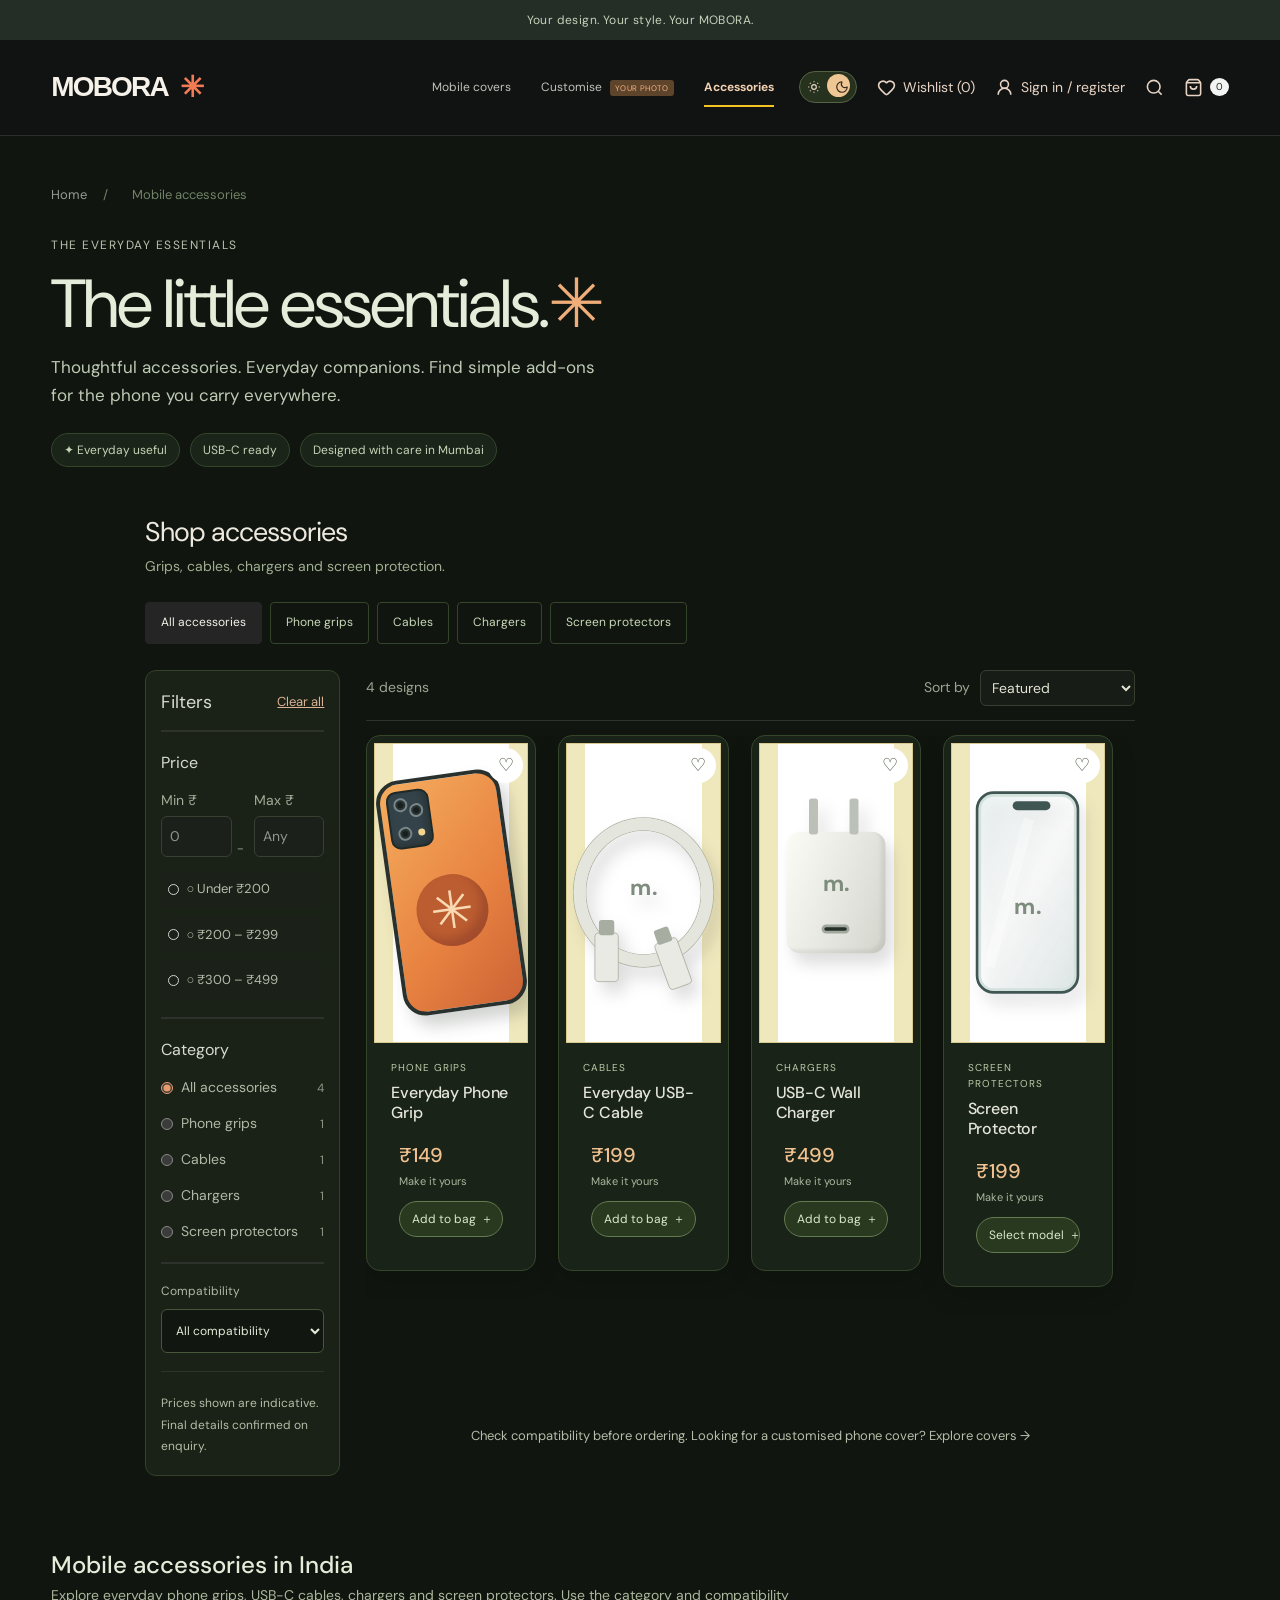
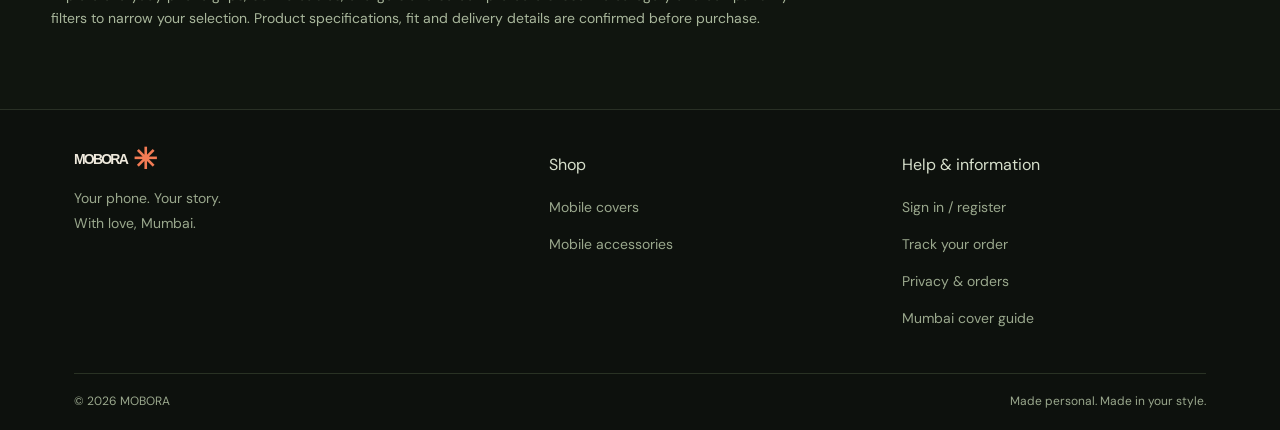
==== commit 798fe9ab: "Align accessories header with storefront" ====
--- a/accessories.html
+++ b/accessories.html
@@ -106,8 +106,43 @@
     .accessory-phone-grip .camera-block i:nth-child(1){left:5px;top:5px}.accessory-phone-grip .camera-block i:nth-child(2){right:5px;top:12px}.accessory-phone-grip .camera-block i:nth-child(3){left:6px;bottom:6px}
     .accessory-phone-grip .camera-block:after{content:'';position:absolute;right:6px;bottom:9px;width:7px;height:7px;border-radius:50%;background:#f4d58e}
     .accessory-phone-grip .grip-art{position:absolute;right:21px;bottom:35px;width:63px;height:63px;border-radius:50%;display:grid;place-items:center;background:#bc5d31;color:#f9d9b2;font-size:42px;line-height:1;box-shadow:inset -7px -8px 9px #7d352566}
-    @media(max-width:900px){.catalog-layout{grid-template-columns:1fr}.filter-sidebar{display:none}.filter-sidebar.filters-open{display:block}.mobile-filter-button{display:inline-flex}.clean-catalog .product-grid{grid-template-columns:repeat(3,minmax(0,1fr))}}
-    @media(max-width:700px){.clean-store .clean-catalog.catalog{padding:0 16px 40px!important;margin-top:36px}.catalog-layout{gap:16px}.clean-toolbar{gap:10px}.sort-label{margin-left:auto}.sort-label select{padding:7px 8px}.clean-catalog .product-grid{grid-template-columns:repeat(2,minmax(0,1fr));gap:16px 12px}}
+    @media(max-width:900px){.clean-store .catalog-layout{grid-template-columns:1fr}.filter-sidebar{display:none}.filter-sidebar.filters-open{display:block}.mobile-filter-button{display:inline-flex}.clean-catalog .product-grid{grid-template-columns:repeat(3,minmax(0,1fr))}}
+    @media(max-width:700px){.clean-store .clean-catalog.catalog{padding:0 16px 40px!important;margin-top:36px}.catalog-layout{gap:16px}.clean-toolbar{gap:10px}.sort-label{margin-left:auto}.sort-label select{padding:7px 8px}.clean-catalog .product-grid{grid-template-columns:repeat(2,minmax(0,1fr));gap:16px 12px}.clean-catalog .product-art{height:240px}.clean-catalog .accessory-product-art{min-height:240px}}
+    @media(max-width:425px){.clean-catalog .product-grid{grid-template-columns:1fr;gap:18px}.clean-catalog .product-art{height:300px}.clean-catalog .accessory-product-art{min-height:300px}}
+
+    /* Keep the accessories header pixel-consistent with the mobile-cover header. */
+    .clean-store > .clean-header{box-sizing:border-box;max-width:1440px;min-height:85px;margin:0 auto;padding:25px 4%;gap:25px;background:#111313;border-bottom:1px solid #2b2e2c}
+    .clean-store > .clean-header > .logo{font-size:28px;letter-spacing:-1.8px;margin-right:auto;color:#f6f1e9}
+    .clean-store > .clean-header > .logo span{color:#f27b54;margin-left:6px}
+    .clean-store > .clean-header > nav{display:flex;align-items:center;gap:30px;font-size:12px}
+    .clean-store > .clean-header > nav a,.clean-store > .clean-header > nav button{color:#c0c1ba;background:transparent;border:0;padding:0;font:inherit;cursor:pointer}
+    .clean-store > .clean-header > nav .nav-active{color:#f2d1b0;font-weight:700;position:relative}
+    .clean-store > .clean-header > nav .nav-active:after{content:'';position:absolute;left:0;right:0;bottom:-10px;height:2px;background:#f5c224}
+    .clean-store > .clean-header > .header-actions{display:flex;align-items:center;gap:20px}
+    .clean-store > .clean-header > .header-actions>a,.clean-store > .clean-header > .header-actions>button{box-sizing:border-box;display:inline-flex;align-items:center;justify-content:center;min-height:32px;padding:0;border:0;background:transparent;color:#e7d4c4}
+    .clean-store > .clean-header > .header-actions svg{width:19px;height:19px;display:block}
+    .clean-store > .clean-header > .header-actions .theme-toggle{width:58px;height:30px;padding:0 7px;border:1px solid #536344;background:#26321e;border-radius:999px;justify-content:space-between;position:relative}
+    .clean-store > .clean-header > .header-actions .theme-toggle-thumb{width:23px;height:23px;border-radius:50%;background:#efc795;display:block;position:absolute;right:3px;top:2px}
+    .clean-store > .clean-header > .header-actions .theme-toggle svg{position:relative;z-index:1;width:14px;height:14px}
+    .clean-store > .clean-header > .header-actions .bag-button span{background:#f4f4f4;color:#26301f;border-radius:50%;font-size:10px;min-width:18px;height:18px;display:inline-flex;align-items:center;justify-content:center}
+    @media(max-width:800px){
+      .clean-store > .clean-header{flex-wrap:wrap;gap:20px;padding:18px 5%}
+      .clean-store > .clean-header > nav{border-top:1px solid #303c26;order:3;justify-content:center;gap:30px;width:100%;padding-top:14px}
+    }
+    @media(max-width:640px){
+      .clean-store > .clean-header{gap:14px;min-height:0;padding:16px 18px 0}
+      .clean-store > .clean-header > .logo{font-size:24px}
+      .clean-store > .clean-header > .logo span{font-size:27px}
+      .clean-store > .clean-header > .header-actions{gap:14px}
+      .clean-store > .clean-header > nav{gap:32px;padding:8px 0;margin-top:3px}
+      .clean-store > .clean-header > nav a,.clean-store > .clean-header > nav button{font-size:12px;padding:7px 0}
+      .clean-store > .clean-header > nav .nav-active:after{bottom:-9px}
+    }
+    @media(max-width:425px){
+      .clean-store > .clean-header{padding-inline:14px}
+      .clean-store > .clean-header > nav{gap:clamp(14px,7vw,29px);font-size:11px}
+      .clean-store > .clean-header > nav a,.clean-store > .clean-header > nav button{font-size:11px}
+    }
   </style>
 </head>
 <body>
